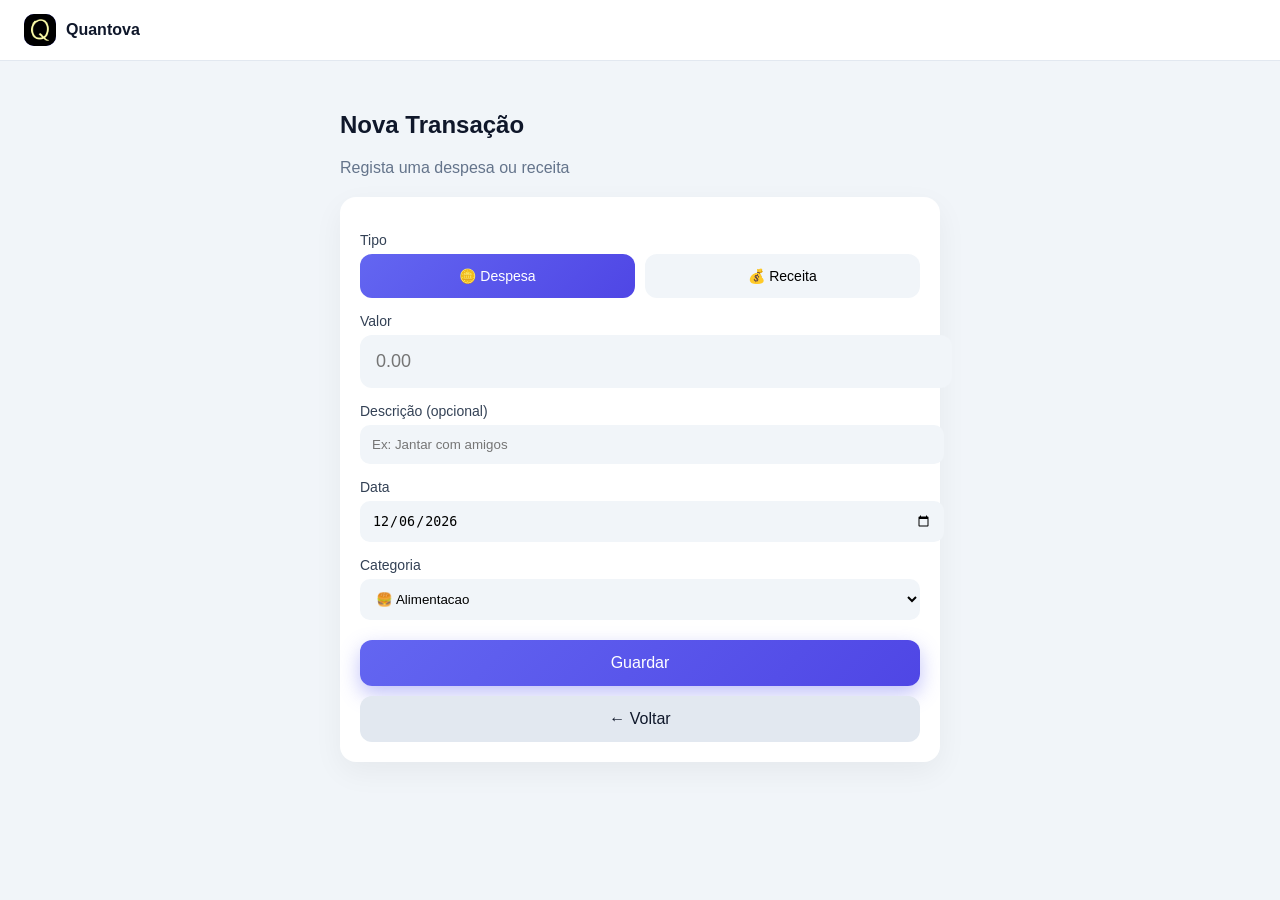
==== add.html @ 8f0d4614 "Updatae" ====
<!DOCTYPE html>
<html lang="pt">
<head>
  <link rel="apple-touch-icon" href="./apple-touch-icon.png">
  <link rel="icon" type="image/png" href="./favicon.ico">
  <meta charset="UTF-8" />
  <meta name="viewport" content="width=device-width, initial-scale=1.0" />
  <title>Nova Transação – Quantova</title>
  <link rel="manifest" href="./manifest.json" />
  <link rel="stylesheet" href="./style.css" />
</head>
<body class="add-body">
  <nav class="nav">
    <div class="nav-left">
      <img src="./apple-touch-icon.png" class="logo" style="border-radius:10px;width:32px;height:32px;object-fit:cover;" />
      <span class="brand">Quantova</span>
    </div>
  </nav>

  <div class="add-container">
    <h2>Nova Transação</h2>
    <p class="subtitle">Regista uma despesa ou receita</p>

    <div class="form-box">
      <form id="formAdd">

        <label>Tipo</label>
        <input type="hidden" id="tipo" value="despesa" />
        <div style="display:flex;gap:10px;margin-bottom:10px;">
          <button type="button" id="btnDespesa" class="cat-btn active"
            style="flex:1;flex-direction:row;justify-content:center;gap:8px;"
            onclick="setTipo('despesa')">🪙 Despesa</button>
          <button type="button" id="btnReceita" class="cat-btn"
            style="flex:1;flex-direction:row;justify-content:center;gap:8px;"
            onclick="setTipo('receita')">💰 Receita</button>
        </div>

        <label for="valor">Valor</label>
        <input type="number" id="valor" class="input-grande" placeholder="0.00" min="0.01" step="0.01" required />

        <label for="descricao">Descrição (opcional)</label>
        <input type="text" id="descricao" class="input-normal" placeholder="Ex: Jantar com amigos" />

        <label for="data">Data</label>
        <input type="date" id="data" class="input-normal" required />

        <label for="categoria">Categoria</label>
        <select id="categoria" class="input-normal" required style="cursor:pointer;"></select>

        <button type="submit" class="btn-submit">Guardar</button>
        <button type="button" class="btn-voltar" onclick="window.location.href='index.html'">← Voltar</button>

      </form>
    </div>
  </div>

  <script src="./db-local.js"></script>
  <script src="./settings.js"></script>
  <script src="./add.js"></script>
</body>
</html>
---- style.css ----
body {
  margin: 0;
  font-family: Inter, Arial, sans-serif;
  background: #f8fafc;
  color: #0f172a;
}

/* NAVBAR */
.nav {
  display: flex;
  justify-content: space-between;
  align-items: center;
  padding: 18px 24px;
  background: white;
  border-bottom: 1px solid #e2e8f0;
}

/* CONTAINER */
.container {
  max-width: 900px;
  margin: auto;
  padding: 20px;
}

/* CARDS */
.cards {
  display: flex;
  gap: 12px;
  margin-bottom: 20px;
}

.card {
  flex: 1;
  background: white;
  padding: 20px;
  border-radius: 16px;
  box-shadow: 0 6px 20px rgba(0,0,0,0.05);
  transition: 0.2s;
}

.card:hover {
  transform: translateY(-3px);
}

.card span {
  color: #64748b;
  font-size: 12px;
}

/* FILTRO DATA */
.filtros {
  display: flex;
  justify-content: center;
  margin-bottom: 20px;
}

.data-nav {
  display: flex;
  align-items: center;
  gap: 12px;
  background: white;
  padding: 10px 16px;
  border-radius: 12px;
  box-shadow: 0 5px 15px rgba(0,0,0,0.05);
}

.data-nav button {
  border: none;
  background: transparent;
  font-size: 18px;
  cursor: pointer;
  color: #64748b;
}

#dataAtual {
  font-weight: 500;
}

/* GRÁFICO */
.grafico {
  background: white;
  padding: 20px;
  border-radius: 16px;
  margin-bottom: 20px;
  height: 300px;
  box-shadow: 0 6px 20px rgba(0,0,0,0.05);
}

canvas {
  width: 100% !important;
  height: 100% !important;
}

/* CATEGORIAS */
.categorias-box {
  background: white;
  padding: 20px;
  border-radius: 16px;
  box-shadow: 0 6px 20px rgba(0,0,0,0.05);
}

.categoria-item {
  margin-bottom: 18px;
  padding: 14px;
  border-radius: 14px;
  transition: 0.2s;
}

.categoria-item:hover {
  background: #f1f5f9;
}

/* HEADER */
.categoria-header {
  display: flex;
  justify-content: space-between;
  align-items: center;
  margin-bottom: 8px;
}

/* ESQUERDA */
.cat-left {
  display: flex;
  align-items: center;
  gap: 10px;
  font-weight: 500;
}

/* ÍCONE */
.cat-icon {
  width: 32px;
  height: 32px;
  border-radius: 10px;
  background: #f1f5f9;
  display: flex;
  align-items: center;
  justify-content: center;
}

/* DIREITA */
.cat-right {
  font-weight: 600;
}

.percent {
  margin-left: 6px;
  color: #64748b;
  font-size: 12px;
}

/* BARRAS */
.barra {
  width: 100%;
  height: 8px;
  background: #e2e8f0;
  border-radius: 10px;
  overflow: hidden;
}

.barra-fill {
  height: 100%;
  border-radius: 10px;
  transition: 0.4s;
}

/* FAB BOTÃO (ADICIONAR) */
.fab {
  position: fixed;
  bottom: 25px;
  right: 25px;
  width: 60px;
  height: 60px;
  background: linear-gradient(135deg, #6366f1, #4f46e5);
  color: white;
  font-size: 28px;
  text-decoration: none;
  border-radius: 50%;
  display: flex;
  align-items: center;
  justify-content: center;
  box-shadow: 0 10px 30px rgba(99,102,241,0.4);
  transition: 0.2s;
}

.fab:hover {
  transform: scale(1.1);
}

/* ===== ADD PAGE ===== */

.add-body {
  background: #f1f5f9;
  color: #0f172a;
}

.add-container {
  max-width: 600px;
  margin: auto;
  padding: 30px 20px;
}

.subtitle {
  color: #64748b;
  margin-bottom: 20px;
}

.form-box {
  background: white;
  padding: 20px;
  border-radius: 16px;
  box-shadow: 0 10px 30px rgba(0,0,0,0.05);
}

label {
  display: block;
  margin-top: 15px;
  margin-bottom: 6px;
  font-size: 14px;
  color: #334155;
}

/* inputs */
.input-grande {
  width: 100%;
  padding: 16px;
  border-radius: 12px;
  border: none;
  background: #f1f5f9;
  font-size: 18px;
}

.input-normal {
  width: 100%;
  padding: 12px;
  border-radius: 10px;
  border: none;
  background: #f1f5f9;
}

/* categorias */
.grid-categorias {
  display: grid;
  grid-template-columns: repeat(4, 1fr);
  gap: 10px;
}

.cat-btn {
  background: #f1f5f9;
  border: none;
  border-radius: 12px;
  padding: 14px 8px;
  cursor: pointer;
  display: flex;
  flex-direction: column;
  align-items: center;
  gap: 5px;
  font-size: 14px;
  transition: 0.2s;
}

.cat-btn:hover {
  background: #e2e8f0;
}

.cat-btn.active {
  background: linear-gradient(135deg, #6366f1, #4f46e5);
  color: white;
}

/* botão */
.btn-submit {
  width: 100%;
  margin-top: 20px;
  padding: 14px;
  border-radius: 12px;
  border: none;
  background: linear-gradient(135deg, #6366f1, #4f46e5);
  color: white;
  font-size: 16px;
  cursor: pointer;
  box-shadow: 0 8px 20px rgba(99,102,241,0.4);
}

/* NAVBAR */
.nav {
  display: flex;
  justify-content: space-between;
  align-items: center;
  padding: 14px 24px;
  background: white;
  border-bottom: 1px solid #e2e8f0;
}

/* esquerda */
.nav-left {
  display: flex;
  align-items: center;
  gap: 10px;
}

.logo {
  width: 32px;
  height: 32px;
  background: #6366f1;
  color: white;
  display: flex;
  align-items: center;
  justify-content: center;
  border-radius: 10px;
  font-size: 16px;
}

.brand {
  font-weight: 600;
  font-size: 16px;
}

/* centro */
.nav-center {
  display: flex;
  gap: 10px;
}

.nav-btn {
  background: transparent;
  border: none;
  padding: 8px 14px;
  border-radius: 10px;
  cursor: pointer;
  color: #64748b;
  font-weight: 500;
  transition: 0.2s;
}

.nav-btn:hover {
  background: #f1f5f9;
}

.nav-btn.active {
  background: linear-gradient(135deg, #6366f1, #4f46e5);
  color: white;
}

/* direita */
.nav-right {
  font-size: 18px;
  cursor: pointer;
}

.nav-btn {
  text-decoration: none;
}

/* HEADER */
.header-historico {
  margin-bottom: 20px;
}

.header-historico p {
  color: #64748b;
  font-size: 14px;
}

/* CARD HISTÓRICO */
.hist-card {
  display: flex;
  justify-content: space-between;
  align-items: center;
  background: white;
  padding: 16px;
  border-radius: 16px;
  margin-bottom: 12px;
  box-shadow: 0 6px 20px rgba(0,0,0,0.05);
  transition: 0.2s;
}

.hist-card:hover {
  transform: translateY(-2px);
}

/* LEFT */
.hist-left {
  display: flex;
  align-items: center;
  gap: 14px;
}

.hist-icon {
  width: 42px;
  height: 42px;
  border-radius: 12px;
  background: #f1f5f9;
  display: flex;
  align-items: center;
  justify-content: center;
  font-size: 18px;
}

.hist-info {
  display: flex;
  flex-direction: column;
}

.hist-cat {
  font-weight: 600;
}

.hist-date {
  font-size: 12px;
  color: #64748b;
}

/* RIGHT */
.hist-right {
  display: flex;
  align-items: center;
  gap: 12px;
}

.hist-valor {
  font-weight: 600;
  font-size: 15px;
}

/* DELETE */
.delete-btn {
  border: none;
  background: #ef4444;
  color: white;
  border-radius: 8px;
  padding: 6px 10px;
  cursor: pointer;
  transition: 0.2s;
}

.delete-btn:hover {
  background: #dc2626;
}

.btn-voltar {
  width: 100%;
  margin-top: 10px;
  padding: 14px;
  border-radius: 12px;
  border: none;
  background: #e2e8f0;
  color: #0f172a;
  font-size: 16px;
  cursor: pointer;
  transition: 0.2s;
}

.btn-voltar:hover {
  background: #cbd5f5;
}
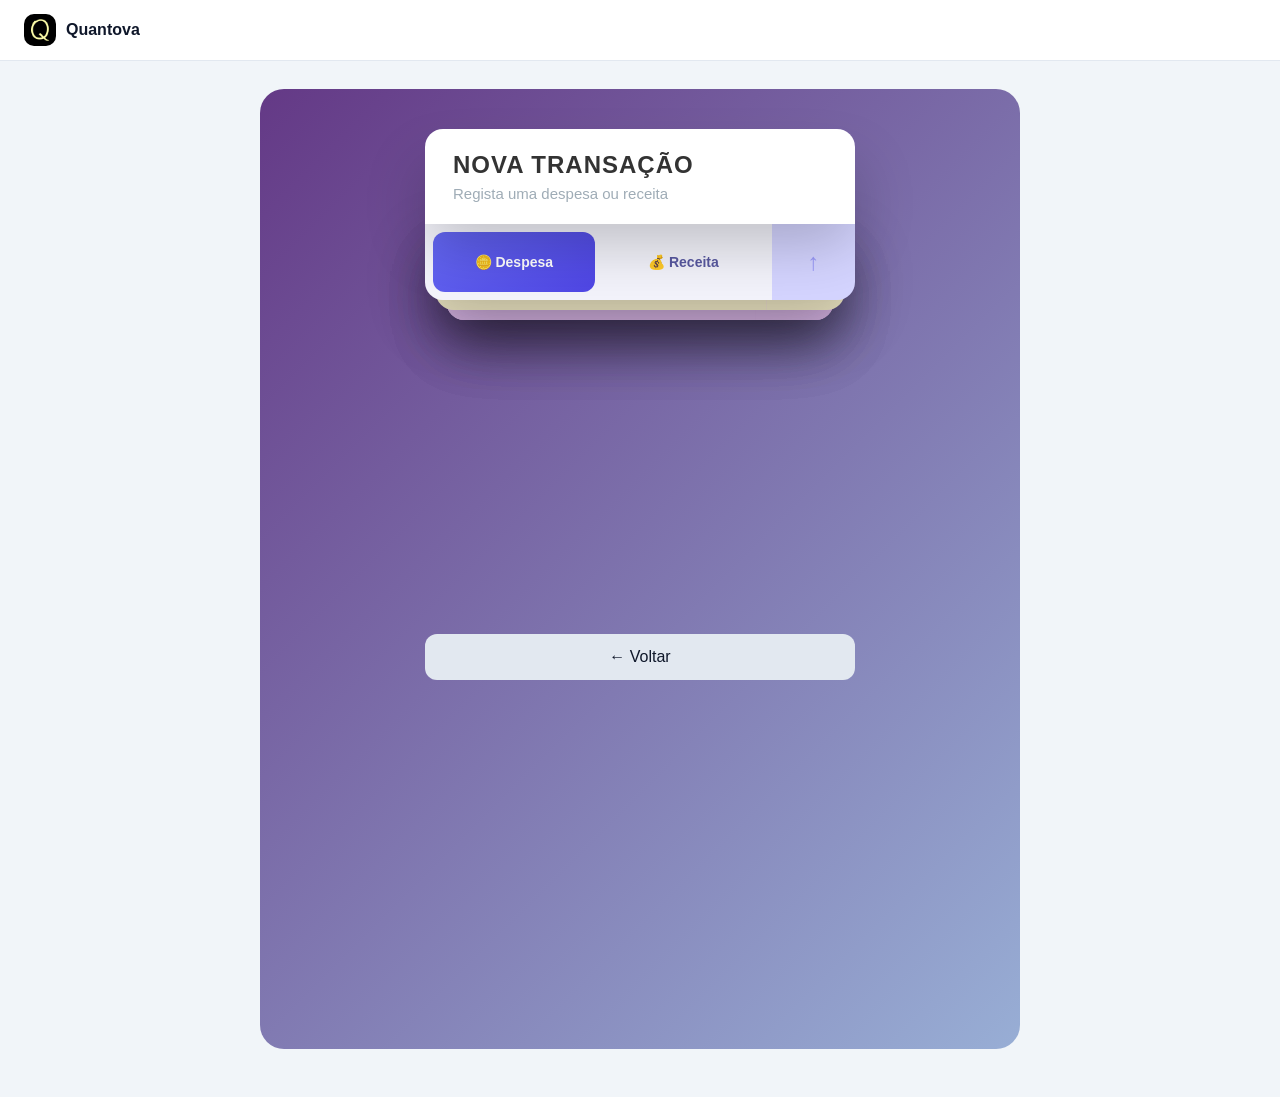
==== commit d65bf32e: "Add files via upload" ====
--- a/add.html
+++ b/add.html
@@ -1,61 +1,127 @@
-<!DOCTYPE html>
-<html lang="pt">
-<head>
-  <link rel="apple-touch-icon" href="./apple-touch-icon.png">
-  <link rel="icon" type="image/png" href="./favicon.ico">
-  <meta charset="UTF-8" />
-  <meta name="viewport" content="width=device-width, initial-scale=1.0" />
-  <title>Nova Transação – Quantova</title>
-  <link rel="manifest" href="./manifest.json" />
-  <link rel="stylesheet" href="./style.css" />
-</head>
-<body class="add-body">
-  <nav class="nav">
-    <div class="nav-left">
-      <img src="./apple-touch-icon.png" class="logo" style="border-radius:10px;width:32px;height:32px;object-fit:cover;" />
-      <span class="brand">Quantova</span>
-    </div>
-  </nav>
-
-  <div class="add-container">
-    <h2>Nova Transação</h2>
-    <p class="subtitle">Regista uma despesa ou receita</p>
-
-    <div class="form-box">
-      <form id="formAdd">
-
-        <label>Tipo</label>
-        <input type="hidden" id="tipo" value="despesa" />
-        <div style="display:flex;gap:10px;margin-bottom:10px;">
-          <button type="button" id="btnDespesa" class="cat-btn active"
-            style="flex:1;flex-direction:row;justify-content:center;gap:8px;"
-            onclick="setTipo('despesa')">🪙 Despesa</button>
-          <button type="button" id="btnReceita" class="cat-btn"
-            style="flex:1;flex-direction:row;justify-content:center;gap:8px;"
-            onclick="setTipo('receita')">💰 Receita</button>
-        </div>
-
-        <label for="valor">Valor</label>
-        <input type="number" id="valor" class="input-grande" placeholder="0.00" min="0.01" step="0.01" required />
-
-        <label for="descricao">Descrição (opcional)</label>
-        <input type="text" id="descricao" class="input-normal" placeholder="Ex: Jantar com amigos" />
-
-        <label for="data">Data</label>
-        <input type="date" id="data" class="input-normal" required />
-
-        <label for="categoria">Categoria</label>
-        <select id="categoria" class="input-normal" required style="cursor:pointer;"></select>
-
-        <button type="submit" class="btn-submit">Guardar</button>
-        <button type="button" class="btn-voltar" onclick="window.location.href='index.html'">← Voltar</button>
-
-      </form>
-    </div>
-  </div>
-
-  <script src="./db-local.js"></script>
-  <script src="./settings.js"></script>
-  <script src="./add.js"></script>
-</body>
+<!DOCTYPE html>
+<html lang="pt">
+<head>
+  <link rel="apple-touch-icon" href="./apple-touch-icon.png">
+  <link rel="icon" type="image/png" href="./favicon.ico">
+  <meta charset="UTF-8" />
+  <meta name="viewport" content="width=device-width, initial-scale=1.0" />
+  <title>Nova Transação – Quantova</title>
+  <link rel="manifest" href="./manifest.json" />
+  <link rel="stylesheet" href="./style.css" />
+</head>
+<body class="add-body">
+  <nav class="nav">
+    <div class="nav-left">
+      <img
+        src="./apple-touch-icon.png"
+        class="logo"
+        style="border-radius:10px;width:32px;height:32px;object-fit:cover;"
+        alt="Logo Quantova"
+      />
+      <span class="brand">Quantova</span>
+    </div>
+  </nav>
+
+  <div class="add-container">
+    <div class="tx-back">
+      <div class="transaction-form">
+        <header>
+          <h1>Nova Transação</h1>
+          <p>Regista uma despesa ou receita</p>
+        </header>
+
+        <form id="formAdd">
+          <div class="input-section tipo-section">
+            <input type="hidden" id="tipo" value="despesa" />
+
+            <div class="tipo-wrap">
+              <button type="button" id="btnDespesa" class="tipo-step-btn active">
+                🪙 Despesa
+              </button>
+
+              <button type="button" id="btnReceita" class="tipo-step-btn">
+                💰 Receita
+              </button>
+            </div>
+
+            <div class="animated-button">
+              <span class="icon-holder icon-tipo">🧾</span>
+              <button type="button" class="next-button next-tipo" aria-label="Avançar para valor">↑</button>
+            </div>
+          </div>
+
+          <div class="input-section valor-section folded">
+            <input
+              type="number"
+              id="valor"
+              class="valor"
+              placeholder="VALOR"
+              min="0.01"
+              step="0.01"
+              required
+            />
+
+            <div class="animated-button">
+              <span class="icon-holder icon-valor">€</span>
+              <button type="button" class="next-button next-valor" aria-label="Avançar para descrição">↑</button>
+            </div>
+          </div>
+
+          <div class="input-section descricao-section folded">
+            <input
+              type="text"
+              id="descricao"
+              class="descricao"
+              placeholder="DESCRIÇÃO (OPCIONAL)"
+            />
+
+            <div class="animated-button">
+              <span class="icon-holder icon-descricao">✎</span>
+              <button type="button" class="next-button next-descricao" aria-label="Avançar para data">↑</button>
+            </div>
+          </div>
+
+          <div class="input-section data-section folded">
+            <input
+              type="date"
+              id="data"
+              class="data-input"
+              required
+            />
+
+            <div class="animated-button">
+              <span class="icon-holder icon-data">📅</span>
+              <button type="button" class="next-button next-data" aria-label="Avançar para categoria">↑</button>
+            </div>
+          </div>
+
+          <div class="input-section categoria-section folded">
+            <select id="categoria" class="categoria-select" required></select>
+
+            <div class="animated-button">
+              <span class="icon-holder icon-categoria">🏷️</span>
+              <button type="submit" class="next-button next-submit" aria-label="Guardar transação">✓</button>
+            </div>
+          </div>
+
+          <div class="success">
+            <p>TRANSAÇÃO GUARDADA</p>
+          </div>
+        </form>
+
+        <button
+          type="button"
+          class="btn-voltar tx-voltar"
+          onclick="window.location.href='index.html'"
+        >
+          ← Voltar
+        </button>
+      </div>
+    </div>
+  </div>
+
+  <script src="./db-local.js"></script>
+  <script src="./settings.js"></script>
+  <script src="./add.js"></script>
+</body>
 </html>
--- a/style.css
+++ b/style.css
@@ -1,455 +1,636 @@
-body {
-  margin: 0;
-  font-family: Inter, Arial, sans-serif;
-  background: #f8fafc;
-  color: #0f172a;
-}
-
-/* NAVBAR */
-.nav {
-  display: flex;
-  justify-content: space-between;
-  align-items: center;
-  padding: 18px 24px;
-  background: white;
-  border-bottom: 1px solid #e2e8f0;
-}
-
-/* CONTAINER */
-.container {
-  max-width: 900px;
-  margin: auto;
-  padding: 20px;
-}
-
-/* CARDS */
-.cards {
-  display: flex;
-  gap: 12px;
-  margin-bottom: 20px;
-}
-
-.card {
-  flex: 1;
-  background: white;
-  padding: 20px;
-  border-radius: 16px;
-  box-shadow: 0 6px 20px rgba(0,0,0,0.05);
-  transition: 0.2s;
-}
-
-.card:hover {
-  transform: translateY(-3px);
-}
-
-.card span {
-  color: #64748b;
-  font-size: 12px;
-}
-
-/* FILTRO DATA */
-.filtros {
-  display: flex;
-  justify-content: center;
-  margin-bottom: 20px;
-}
-
-.data-nav {
-  display: flex;
-  align-items: center;
-  gap: 12px;
-  background: white;
-  padding: 10px 16px;
-  border-radius: 12px;
-  box-shadow: 0 5px 15px rgba(0,0,0,0.05);
-}
-
-.data-nav button {
-  border: none;
-  background: transparent;
-  font-size: 18px;
-  cursor: pointer;
-  color: #64748b;
-}
-
-#dataAtual {
-  font-weight: 500;
-}
-
-/* GRÁFICO */
-.grafico {
-  background: white;
-  padding: 20px;
-  border-radius: 16px;
-  margin-bottom: 20px;
-  height: 300px;
-  box-shadow: 0 6px 20px rgba(0,0,0,0.05);
-}
-
-canvas {
-  width: 100% !important;
-  height: 100% !important;
-}
-
-/* CATEGORIAS */
-.categorias-box {
-  background: white;
-  padding: 20px;
-  border-radius: 16px;
-  box-shadow: 0 6px 20px rgba(0,0,0,0.05);
-}
-
-.categoria-item {
-  margin-bottom: 18px;
-  padding: 14px;
-  border-radius: 14px;
-  transition: 0.2s;
-}
-
-.categoria-item:hover {
-  background: #f1f5f9;
-}
-
-/* HEADER */
-.categoria-header {
-  display: flex;
-  justify-content: space-between;
-  align-items: center;
-  margin-bottom: 8px;
-}
-
-/* ESQUERDA */
-.cat-left {
-  display: flex;
-  align-items: center;
-  gap: 10px;
-  font-weight: 500;
-}
-
-/* ÍCONE */
-.cat-icon {
-  width: 32px;
-  height: 32px;
-  border-radius: 10px;
-  background: #f1f5f9;
-  display: flex;
-  align-items: center;
-  justify-content: center;
-}
-
-/* DIREITA */
-.cat-right {
-  font-weight: 600;
-}
-
-.percent {
-  margin-left: 6px;
-  color: #64748b;
-  font-size: 12px;
-}
-
-/* BARRAS */
-.barra {
-  width: 100%;
-  height: 8px;
-  background: #e2e8f0;
-  border-radius: 10px;
-  overflow: hidden;
-}
-
-.barra-fill {
-  height: 100%;
-  border-radius: 10px;
-  transition: 0.4s;
-}
-
-/* FAB BOTÃO (ADICIONAR) */
-.fab {
-  position: fixed;
-  bottom: 25px;
-  right: 25px;
-  width: 60px;
-  height: 60px;
-  background: linear-gradient(135deg, #6366f1, #4f46e5);
-  color: white;
-  font-size: 28px;
-  text-decoration: none;
-  border-radius: 50%;
-  display: flex;
-  align-items: center;
-  justify-content: center;
-  box-shadow: 0 10px 30px rgba(99,102,241,0.4);
-  transition: 0.2s;
-}
-
-.fab:hover {
-  transform: scale(1.1);
-}
-
-/* ===== ADD PAGE ===== */
-
-.add-body {
-  background: #f1f5f9;
-  color: #0f172a;
-}
-
-.add-container {
-  max-width: 600px;
-  margin: auto;
-  padding: 30px 20px;
-}
-
-.subtitle {
-  color: #64748b;
-  margin-bottom: 20px;
-}
-
-.form-box {
-  background: white;
-  padding: 20px;
-  border-radius: 16px;
-  box-shadow: 0 10px 30px rgba(0,0,0,0.05);
-}
-
-label {
-  display: block;
-  margin-top: 15px;
-  margin-bottom: 6px;
-  font-size: 14px;
-  color: #334155;
-}
-
-/* inputs */
-.input-grande {
-  width: 100%;
-  padding: 16px;
-  border-radius: 12px;
-  border: none;
-  background: #f1f5f9;
-  font-size: 18px;
-}
-
-.input-normal {
-  width: 100%;
-  padding: 12px;
-  border-radius: 10px;
-  border: none;
-  background: #f1f5f9;
-}
-
-/* categorias */
-.grid-categorias {
-  display: grid;
-  grid-template-columns: repeat(4, 1fr);
-  gap: 10px;
-}
-
-.cat-btn {
-  background: #f1f5f9;
-  border: none;
-  border-radius: 12px;
-  padding: 14px 8px;
-  cursor: pointer;
-  display: flex;
-  flex-direction: column;
-  align-items: center;
-  gap: 5px;
-  font-size: 14px;
-  transition: 0.2s;
-}
-
-.cat-btn:hover {
-  background: #e2e8f0;
-}
-
-.cat-btn.active {
-  background: linear-gradient(135deg, #6366f1, #4f46e5);
-  color: white;
-}
-
-/* botão */
-.btn-submit {
-  width: 100%;
-  margin-top: 20px;
-  padding: 14px;
-  border-radius: 12px;
-  border: none;
-  background: linear-gradient(135deg, #6366f1, #4f46e5);
-  color: white;
-  font-size: 16px;
-  cursor: pointer;
-  box-shadow: 0 8px 20px rgba(99,102,241,0.4);
-}
-
-/* NAVBAR */
-.nav {
-  display: flex;
-  justify-content: space-between;
-  align-items: center;
-  padding: 14px 24px;
-  background: white;
-  border-bottom: 1px solid #e2e8f0;
-}
-
-/* esquerda */
-.nav-left {
-  display: flex;
-  align-items: center;
-  gap: 10px;
-}
-
-.logo {
-  width: 32px;
-  height: 32px;
-  background: #6366f1;
-  color: white;
-  display: flex;
-  align-items: center;
-  justify-content: center;
-  border-radius: 10px;
-  font-size: 16px;
-}
-
-.brand {
-  font-weight: 600;
-  font-size: 16px;
-}
-
-/* centro */
-.nav-center {
-  display: flex;
-  gap: 10px;
-}
-
-.nav-btn {
-  background: transparent;
-  border: none;
-  padding: 8px 14px;
-  border-radius: 10px;
-  cursor: pointer;
-  color: #64748b;
-  font-weight: 500;
-  transition: 0.2s;
-}
-
-.nav-btn:hover {
-  background: #f1f5f9;
-}
-
-.nav-btn.active {
-  background: linear-gradient(135deg, #6366f1, #4f46e5);
-  color: white;
-}
-
-/* direita */
-.nav-right {
-  font-size: 18px;
-  cursor: pointer;
-}
-
-.nav-btn {
-  text-decoration: none;
-}
-
-/* HEADER */
-.header-historico {
-  margin-bottom: 20px;
-}
-
-.header-historico p {
-  color: #64748b;
-  font-size: 14px;
-}
-
-/* CARD HISTÓRICO */
-.hist-card {
-  display: flex;
-  justify-content: space-between;
-  align-items: center;
-  background: white;
-  padding: 16px;
-  border-radius: 16px;
-  margin-bottom: 12px;
-  box-shadow: 0 6px 20px rgba(0,0,0,0.05);
-  transition: 0.2s;
-}
-
-.hist-card:hover {
-  transform: translateY(-2px);
-}
-
-/* LEFT */
-.hist-left {
-  display: flex;
-  align-items: center;
-  gap: 14px;
-}
-
-.hist-icon {
-  width: 42px;
-  height: 42px;
-  border-radius: 12px;
-  background: #f1f5f9;
-  display: flex;
-  align-items: center;
-  justify-content: center;
-  font-size: 18px;
-}
-
-.hist-info {
-  display: flex;
-  flex-direction: column;
-}
-
-.hist-cat {
-  font-weight: 600;
-}
-
-.hist-date {
-  font-size: 12px;
-  color: #64748b;
-}
-
-/* RIGHT */
-.hist-right {
-  display: flex;
-  align-items: center;
-  gap: 12px;
-}
-
-.hist-valor {
-  font-weight: 600;
-  font-size: 15px;
-}
-
-/* DELETE */
-.delete-btn {
-  border: none;
-  background: #ef4444;
-  color: white;
-  border-radius: 8px;
-  padding: 6px 10px;
-  cursor: pointer;
-  transition: 0.2s;
-}
-
-.delete-btn:hover {
-  background: #dc2626;
-}
-
-.btn-voltar {
-  width: 100%;
-  margin-top: 10px;
-  padding: 14px;
-  border-radius: 12px;
-  border: none;
-  background: #e2e8f0;
-  color: #0f172a;
-  font-size: 16px;
-  cursor: pointer;
-  transition: 0.2s;
-}
-
-.btn-voltar:hover {
-  background: #cbd5f5;
+/* ===== BASE ===== */
+body {
+  margin: 0;
+  font-family: Inter, Arial, sans-serif;
+  background: #f8fafc;
+  color: #0f172a;
+}
+
+/* ===== NAVBAR ===== */
+.nav {
+  display: flex;
+  justify-content: space-between;
+  align-items: center;
+  padding: 14px 24px;
+  background: white;
+  border-bottom: 1px solid #e2e8f0;
+}
+
+.nav-left {
+  display: flex;
+  align-items: center;
+  gap: 10px;
+}
+
+.logo {
+  width: 32px;
+  height: 32px;
+  border-radius: 10px;
+  object-fit: cover;
+}
+
+.brand {
+  font-weight: 600;
+  font-size: 16px;
+}
+
+.nav-center {
+  display: flex;
+  gap: 10px;
+}
+
+.nav-right {
+  font-size: 18px;
+  cursor: pointer;
+}
+
+.nav-btn {
+  background: transparent;
+  border: none;
+  padding: 8px 14px;
+  border-radius: 10px;
+  cursor: pointer;
+  color: #64748b;
+  font-weight: 500;
+  font-size: 14px;
+  transition: 0.2s;
+  text-decoration: none;
+  display: inline-flex;
+  align-items: center;
+}
+
+.nav-btn:hover {
+  background: #f1f5f9;
+}
+
+.nav-btn.active {
+  background: linear-gradient(135deg, #6366f1, #4f46e5);
+  color: white;
+}
+
+/* ===== CONTAINER ===== */
+.container {
+  max-width: 900px;
+  margin: auto;
+  padding: 20px;
+}
+
+/* ===== FILTRO DATA ===== */
+.filtros {
+  display: flex;
+  justify-content: center;
+  margin-bottom: 20px;
+}
+
+.data-nav {
+  display: flex;
+  align-items: center;
+  gap: 12px;
+  background: white;
+  padding: 10px 16px;
+  border-radius: 12px;
+  box-shadow: 0 5px 15px rgba(0,0,0,0.05);
+}
+
+.data-nav button {
+  border: none;
+  background: transparent;
+  font-size: 18px;
+  cursor: pointer;
+  color: #64748b;
+}
+
+#dataAtual {
+  font-weight: 500;
+}
+
+/* ===== CARDS ===== */
+.cards {
+  display: flex;
+  gap: 12px;
+  margin-bottom: 20px;
+  flex-wrap: wrap;
+}
+
+.card {
+  flex: 1;
+  min-width: 120px;
+  background: white;
+  padding: 20px;
+  border-radius: 16px;
+  box-shadow: 0 6px 20px rgba(0,0,0,0.05);
+  transition: 0.2s;
+}
+
+.card:hover {
+  transform: translateY(-3px);
+}
+
+.card span {
+  color: #64748b;
+  font-size: 12px;
+}
+
+/* ===== GRÁFICO ===== */
+.grafico {
+  background: white;
+  padding: 20px;
+  border-radius: 16px;
+  margin-bottom: 20px;
+  height: 300px;
+  box-shadow: 0 6px 20px rgba(0,0,0,0.05);
+}
+
+canvas {
+  width: 100% !important;
+  height: 100% !important;
+}
+
+/* ===== CATEGORIAS ===== */
+.categorias-box {
+  background: white;
+  padding: 20px;
+  border-radius: 16px;
+  box-shadow: 0 6px 20px rgba(0,0,0,0.05);
+  margin-bottom: 20px;
+}
+
+.categoria-item {
+  margin-bottom: 18px;
+  padding: 14px;
+  border-radius: 14px;
+  transition: 0.2s;
+}
+
+.categoria-item:hover {
+  background: #f1f5f9;
+}
+
+.categoria-header {
+  display: flex;
+  justify-content: space-between;
+  align-items: center;
+  margin-bottom: 8px;
+}
+
+.cat-left {
+  display: flex;
+  align-items: center;
+  gap: 10px;
+  font-weight: 500;
+}
+
+.cat-icon {
+  width: 32px;
+  height: 32px;
+  border-radius: 10px;
+  background: #f1f5f9;
+  display: flex;
+  align-items: center;
+  justify-content: center;
+}
+
+.cat-right {
+  font-weight: 600;
+}
+
+.percent {
+  margin-left: 6px;
+  color: #64748b;
+  font-size: 12px;
+}
+
+/* ===== BARRAS ===== */
+.barra {
+  width: 100%;
+  height: 8px;
+  background: #e2e8f0;
+  border-radius: 10px;
+  overflow: hidden;
+}
+
+.barra-fill {
+  height: 100%;
+  border-radius: 10px;
+  transition: 0.4s;
+}
+
+/* ===== FAB ===== */
+.fab {
+  position: fixed;
+  bottom: 28px;
+  right: 28px;
+  min-width: 60px;
+  min-height: 60px;
+  display: inline-flex;
+  font-family: 'Nunito', sans-serif;
+  font-size: 28px;
+  align-items: center;
+  justify-content: center;
+  font-weight: 700;
+  color: #313133;
+  background: linear-gradient(90deg, rgba(129,230,217,1) 0%, rgba(79,209,197,1) 100%);
+  border: none;
+  border-radius: 1000px;
+  box-shadow: 12px 12px 24px rgba(79,209,197,.64);
+  transition: all 0.3s ease-in-out 0s;
+  cursor: pointer;
+  text-decoration: none;
+  outline: none;
+  z-index: 100;
+}
+
+.fab::before {
+  content: '';
+  border-radius: 1000px;
+  min-width: calc(60px + 12px);
+  min-height: calc(60px + 12px);
+  border: 6px solid #00FFCB;
+  box-shadow: 0 0 60px rgba(0,255,203,.64);
+  position: absolute;
+  top: 50%;
+  left: 50%;
+  transform: translate(-50%, -50%);
+  opacity: 0;
+  transition: all .3s ease-in-out 0s;
+}
+
+.fab:hover,
+.fab:focus {
+  color: #313133;
+  transform: translateY(-6px);
+}
+
+.fab:hover::before,
+.fab:focus::before {
+  opacity: 1;
+}
+
+.fab::after {
+  content: '';
+  width: 30px;
+  height: 30px;
+  border-radius: 100%;
+  border: 6px solid #00FFCB;
+  position: absolute;
+  z-index: -1;
+  top: 50%;
+  left: 50%;
+  transform: translate(-50%, -50%);
+  animation: ring 1.5s infinite;
+}
+
+.fab:hover::after,
+.fab:focus::after {
+  animation: none;
+  display: none;
+}
+
+@keyframes ring {
+  0% {
+    width: 30px;
+    height: 30px;
+    opacity: 1;
+  }
+  100% {
+    width: 200px;
+    height: 200px;
+    opacity: 0;
+  }
+}
+
+/* ===== HISTÓRICO ===== */
+.header-historico {
+  margin-bottom: 20px;
+}
+
+.header-historico p {
+  color: #64748b;
+  font-size: 14px;
+}
+
+.hist-card {
+  display: flex;
+  justify-content: space-between;
+  align-items: center;
+  background: white;
+  padding: 16px;
+  border-radius: 16px;
+  margin-bottom: 12px;
+  box-shadow: 0 6px 20px rgba(0,0,0,0.05);
+  transition: 0.2s;
+}
+
+.hist-card:hover {
+  transform: translateY(-2px);
+}
+
+.hist-left {
+  display: flex;
+  align-items: center;
+  gap: 14px;
+}
+
+.hist-icon {
+  width: 42px;
+  height: 42px;
+  border-radius: 12px;
+  background: #f1f5f9;
+  display: flex;
+  align-items: center;
+  justify-content: center;
+  font-size: 18px;
+}
+
+.hist-info {
+  display: flex;
+  flex-direction: column;
+}
+
+.hist-cat {
+  font-weight: 600;
+}
+
+.hist-date {
+  font-size: 12px;
+  color: #64748b;
+}
+
+.hist-right {
+  display: flex;
+  align-items: center;
+  gap: 12px;
+}
+
+.hist-valor {
+  font-weight: 600;
+  font-size: 15px;
+}
+
+.delete-btn {
+  border: none;
+  background: #ef4444;
+  color: white;
+  border-radius: 8px;
+  padding: 6px 10px;
+  cursor: pointer;
+  transition: 0.2s;
+}
+
+.delete-btn:hover {
+  background: #dc2626;
+}
+
+/* ===== ADD PAGE ANIMADA ===== */
+.add-body {
+  background: #f1f5f9;
+  color: #0f172a;
+  min-height: 100vh;
+}
+
+.add-container {
+  max-width: 760px;
+  margin: 0 auto;
+  padding: 28px 20px 48px;
+}
+
+.tx-back {
+  min-height: calc(100vh - 120px);
+  background: linear-gradient(135deg, rgb(100, 57, 134), rgb(152, 174, 213));
+  border-radius: 24px;
+  padding: 40px 20px 140px;
+}
+
+.transaction-form {
+  width: 100%;
+  max-width: 430px;
+  margin: 0 auto;
+  position: relative;
+}
+
+.transaction-form header {
+  position: relative;
+  z-index: 4;
+  background: white;
+  padding: 22px 28px;
+  border-radius: 18px 18px 0 0;
+}
+
+.transaction-form header h1 {
+  margin: 0;
+  font-weight: 900;
+  letter-spacing: 1px;
+  color: #333;
+  font-size: 24px;
+  text-transform: uppercase;
+}
+
+.transaction-form header p {
+  margin: 6px 0 0;
+  color: rgb(159, 172, 182);
+  font-size: 15px;
+}
+
+.transaction-form form {
+  position: relative;
+  height: 390px;
+}
+
+.transaction-form .input-section,
+.transaction-form .success {
+  width: 100%;
+  position: absolute;
+  display: flex;
+  left: 50%;
+  transform: translateX(-50%);
+  height: 76px;
+  border-radius: 0 0 18px 18px;
+  overflow: hidden;
+  z-index: 2;
+  box-shadow: 0 20px 60px rgba(0,0,0,0.22);
+  transition: all 0.25s ease-in-out;
+}
+
+.transaction-form .input-section.folded {
+  width: 95%;
+  margin-top: 10px;
+  z-index: 1;
+}
+
+.transaction-form .input-section.folded input,
+.transaction-form .input-section.folded select,
+.transaction-form .input-section.folded .animated-button,
+.transaction-form .input-section.folded .tipo-wrap {
+  background: rgb(233, 226, 192);
+}
+
+.transaction-form .input-section.folded + .folded {
+  width: 90%;
+  margin-top: 20px;
+  z-index: 0;
+}
+
+.transaction-form .input-section.folded + .folded input,
+.transaction-form .input-section.folded + .folded select,
+.transaction-form .input-section.folded + .folded .animated-button,
+.transaction-form .input-section.folded + .folded .tipo-wrap {
+  background: rgb(225, 188, 239);
+}
+
+.transaction-form .input-section.fold-up {
+  margin-top: -76px;
+}
+
+.transaction-form input,
+.transaction-form select {
+  width: 80%;
+  border: 0;
+  margin: 0;
+  padding: 0 24px;
+  background: rgb(243, 243, 251);
+  color: rgb(106, 106, 186);
+  font-size: 15px;
+  font-family: Inter, Arial, sans-serif;
+}
+
+.transaction-form input:focus,
+.transaction-form select:focus {
+  outline: none;
+}
+
+.transaction-form input::placeholder {
+  color: rgb(143, 143, 214);
+  font-weight: 400;
+}
+
+.tipo-wrap {
+  width: 80%;
+  display: flex;
+  background: rgb(243, 243, 251);
+  padding: 8px;
+  gap: 8px;
+}
+
+.tipo-step-btn {
+  flex: 1;
+  border: 0;
+  border-radius: 12px;
+  background: transparent;
+  color: rgb(88, 88, 160);
+  font-weight: 700;
+  font-size: 14px;
+  cursor: pointer;
+  transition: all 0.2s ease;
+  font-family: Inter, Arial, sans-serif;
+}
+
+.tipo-step-btn.active {
+  background: linear-gradient(135deg, #6366f1, #4f46e5);
+  color: white;
+}
+
+.animated-button {
+  width: 20%;
+  min-width: 78px;
+  background: rgb(212, 212, 255);
+  display: flex;
+  align-items: center;
+  justify-content: center;
+  position: relative;
+}
+
+.icon-holder {
+  display: none;
+}
+
+.next-button {
+  width: 100%;
+  height: 76px;
+  border: 0;
+  background: transparent;
+  color: rgb(153, 153, 248);
+  font-size: 24px;
+  cursor: pointer;
+  font-family: Inter, Arial, sans-serif;
+  display: flex;
+  align-items: center;
+  justify-content: center;
+}
+
+.success {
+  align-items: center;
+  background: limegreen;
+  margin-top: -76px;
+}
+
+.success p {
+  color: white;
+  font-weight: 900;
+  letter-spacing: 2px;
+  font-size: 16px;
+  width: 100%;
+  text-align: center;
+}
+
+.tx-voltar {
+  width: 100%;
+  margin-top: 20px;
+  padding: 14px;
+  border-radius: 12px;
+  border: none;
+  background: #e2e8f0;
+  color: #0f172a;
+  font-size: 16px;
+  font-weight: 500;
+  cursor: pointer;
+  transition: 0.2s;
+  font-family: Inter, Arial, sans-serif;
+}
+
+.tx-voltar:hover {
+  background: #cbd5e1;
+}
+
+/* ===== RESPONSIVO ===== */
+@media (max-width: 640px) {
+  .cards {
+    flex-wrap: wrap;
+  }
+
+  .card {
+    min-width: calc(50% - 6px);
+  }
+
+  .add-container {
+    padding: 20px 14px 36px;
+  }
+
+  .tx-back {
+    border-radius: 0;
+    padding: 20px 10px 120px;
+  }
+
+  .transaction-form {
+    max-width: 100%;
+  }
+
+  .transaction-form header {
+    padding: 18px 18px;
+  }
+
+  .transaction-form header h1 {
+    font-size: 20px;
+  }
+
+  .transaction-form form {
+    height: 420px;
+  }
+
+  .transaction-form input,
+  .transaction-form select,
+  .tipo-wrap {
+    font-size: 14px;
+    padding-left: 16px;
+    padding-right: 16px;
+  }
 }
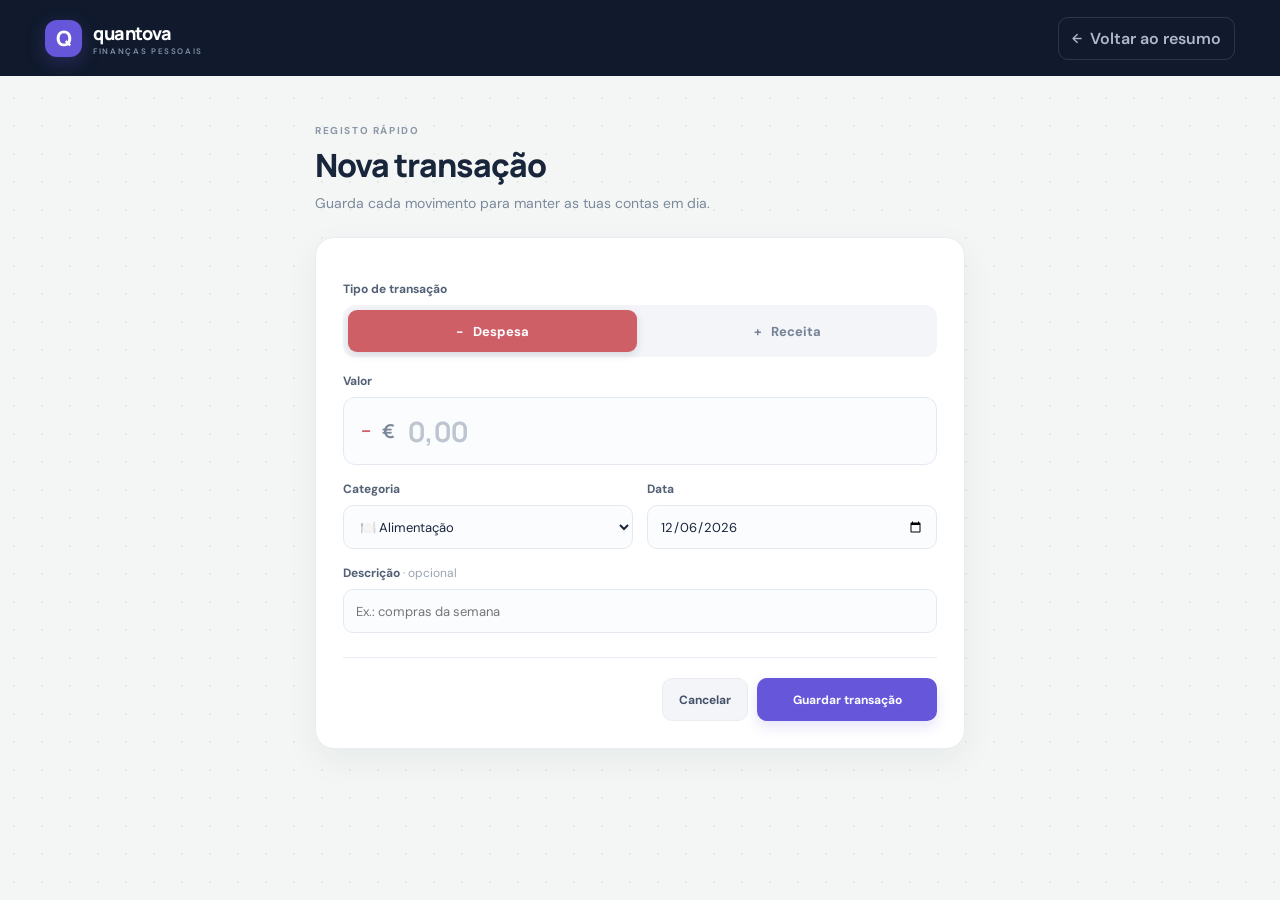
==== commit 982c1adf: "Improve Quantova usability and interface" ====
--- a/add.html
+++ b/add.html
@@ -1,127 +1,10 @@
-<!DOCTYPE html>
-<html lang="pt">
-<head>
-  <link rel="apple-touch-icon" href="./apple-touch-icon.png">
-  <link rel="icon" type="image/png" href="./favicon.ico">
-  <meta charset="UTF-8" />
-  <meta name="viewport" content="width=device-width, initial-scale=1.0" />
-  <title>Nova Transação – Quantova</title>
-  <link rel="manifest" href="./manifest.json" />
-  <link rel="stylesheet" href="./style.css" />
-</head>
-<body class="add-body">
-  <nav class="nav">
-    <div class="nav-left">
-      <img
-        src="./apple-touch-icon.png"
-        class="logo"
-        style="border-radius:10px;width:32px;height:32px;object-fit:cover;"
-        alt="Logo Quantova"
-      />
-      <span class="brand">Quantova</span>
-    </div>
-  </nav>
-
-  <div class="add-container">
-    <div class="tx-back">
-      <div class="transaction-form">
-        <header>
-          <h1>Nova Transação</h1>
-          <p>Regista uma despesa ou receita</p>
-        </header>
-
-        <form id="formAdd">
-          <div class="input-section tipo-section">
-            <input type="hidden" id="tipo" value="despesa" />
-
-            <div class="tipo-wrap">
-              <button type="button" id="btnDespesa" class="tipo-step-btn active">
-                🪙 Despesa
-              </button>
-
-              <button type="button" id="btnReceita" class="tipo-step-btn">
-                💰 Receita
-              </button>
-            </div>
-
-            <div class="animated-button">
-              <span class="icon-holder icon-tipo">🧾</span>
-              <button type="button" class="next-button next-tipo" aria-label="Avançar para valor">↑</button>
-            </div>
-          </div>
-
-          <div class="input-section valor-section folded">
-            <input
-              type="number"
-              id="valor"
-              class="valor"
-              placeholder="VALOR"
-              min="0.01"
-              step="0.01"
-              required
-            />
-
-            <div class="animated-button">
-              <span class="icon-holder icon-valor">€</span>
-              <button type="button" class="next-button next-valor" aria-label="Avançar para descrição">↑</button>
-            </div>
-          </div>
-
-          <div class="input-section descricao-section folded">
-            <input
-              type="text"
-              id="descricao"
-              class="descricao"
-              placeholder="DESCRIÇÃO (OPCIONAL)"
-            />
-
-            <div class="animated-button">
-              <span class="icon-holder icon-descricao">✎</span>
-              <button type="button" class="next-button next-descricao" aria-label="Avançar para data">↑</button>
-            </div>
-          </div>
-
-          <div class="input-section data-section folded">
-            <input
-              type="date"
-              id="data"
-              class="data-input"
-              required
-            />
-
-            <div class="animated-button">
-              <span class="icon-holder icon-data">📅</span>
-              <button type="button" class="next-button next-data" aria-label="Avançar para categoria">↑</button>
-            </div>
-          </div>
-
-          <div class="input-section categoria-section folded">
-            <select id="categoria" class="categoria-select" required></select>
-
-            <div class="animated-button">
-              <span class="icon-holder icon-categoria">🏷️</span>
-              <button type="submit" class="next-button next-submit" aria-label="Guardar transação">✓</button>
-            </div>
-          </div>
-
-          <div class="success">
-            <p>TRANSAÇÃO GUARDADA</p>
-          </div>
-        </form>
-
-        <button
-          type="button"
-          class="btn-voltar tx-voltar"
-          onclick="window.location.href='index.html'"
-        >
-          ← Voltar
-        </button>
-      </div>
-    </div>
-  </div>
-
-  <script src="./db-local.js"></script>
-  <script src="./settings.js"></script>
-  <script src="./add.js"></script>
-</body>
-</html>+<!doctype html>
+<html lang="pt-PT"><head><meta charset="UTF-8"><meta name="viewport" content="width=device-width, initial-scale=1, viewport-fit=cover"><meta name="theme-color" content="#101a2c"><title>Nova transação · Quantova</title><link rel="apple-touch-icon" href="./apple-touch-icon.png"><link rel="manifest" href="./manifest.json"><link rel="stylesheet" href="./style.css"></head>
+<body><header class="topbar"><a class="brand" href="./index.html"><span class="brand-mark">Q</span><span>quantova<small>FINANÇAS PESSOAIS</small></span></a><a class="nav-link back-link" href="./index.html">← <span>Voltar ao resumo</span></a></header>
+<main class="form-shell"><div class="form-intro"><p class="eyebrow">REGISTO RÁPIDO</p><h1 id="formTitle">Nova transação</h1><p class="muted">Guarda cada movimento para manter as tuas contas em dia.</p></div>
+<section class="form-panel"><form id="formAdd"><label class="field-label">Tipo de transação</label><input type="hidden" id="tipo" value="despesa"><div class="segmented"><button type="button" id="btnDespesa" class="segment active expense-active" aria-pressed="true" onclick="setTipo('despesa')"><span>−</span> Despesa</button><button type="button" id="btnReceita" class="segment" aria-pressed="false" onclick="setTipo('receita')"><span>+</span> Receita</button></div>
+<label for="valor" class="field-label">Valor</label><div class="amount-wrap"><span id="amountSign" class="amount-sign expense-sign" aria-hidden="true">−</span><span id="currencyPrefix">€</span><input type="number" id="valor" inputmode="decimal" class="amount-input" placeholder="0,00" min="0.01" step="0.01" required></div>
+<div class="form-row"><div><label for="categoria" class="field-label">Categoria</label><select id="categoria" class="field" required></select></div><div><label for="data" class="field-label">Data</label><input type="date" id="data" class="field" required></div></div>
+<label for="descricao" class="field-label">Descrição <span class="optional">· opcional</span></label><input type="text" id="descricao" class="field" maxlength="120" placeholder="Ex.: compras da semana">
+<p id="formError" class="form-error" role="alert" hidden></p><div class="form-actions"><button type="button" class="button button-soft" onclick="window.location.href='historico.html'">Cancelar</button><button type="submit" class="button button-primary" id="submitButton">Guardar transação</button></div></form></section></main>
+<script src="./db-local.js"></script><script src="./settings.js"></script><script src="./add.js"></script></body></html>
--- a/style.css
+++ b/style.css
@@ -1,636 +1,12 @@
-/* ===== BASE ===== */
-body {
-  margin: 0;
-  font-family: Inter, Arial, sans-serif;
-  background: #f8fafc;
-  color: #0f172a;
-}
-
-/* ===== NAVBAR ===== */
-.nav {
-  display: flex;
-  justify-content: space-between;
-  align-items: center;
-  padding: 14px 24px;
-  background: white;
-  border-bottom: 1px solid #e2e8f0;
-}
-
-.nav-left {
-  display: flex;
-  align-items: center;
-  gap: 10px;
-}
-
-.logo {
-  width: 32px;
-  height: 32px;
-  border-radius: 10px;
-  object-fit: cover;
-}
-
-.brand {
-  font-weight: 600;
-  font-size: 16px;
-}
-
-.nav-center {
-  display: flex;
-  gap: 10px;
-}
-
-.nav-right {
-  font-size: 18px;
-  cursor: pointer;
-}
-
-.nav-btn {
-  background: transparent;
-  border: none;
-  padding: 8px 14px;
-  border-radius: 10px;
-  cursor: pointer;
-  color: #64748b;
-  font-weight: 500;
-  font-size: 14px;
-  transition: 0.2s;
-  text-decoration: none;
-  display: inline-flex;
-  align-items: center;
-}
-
-.nav-btn:hover {
-  background: #f1f5f9;
-}
-
-.nav-btn.active {
-  background: linear-gradient(135deg, #6366f1, #4f46e5);
-  color: white;
-}
-
-/* ===== CONTAINER ===== */
-.container {
-  max-width: 900px;
-  margin: auto;
-  padding: 20px;
-}
-
-/* ===== FILTRO DATA ===== */
-.filtros {
-  display: flex;
-  justify-content: center;
-  margin-bottom: 20px;
-}
-
-.data-nav {
-  display: flex;
-  align-items: center;
-  gap: 12px;
-  background: white;
-  padding: 10px 16px;
-  border-radius: 12px;
-  box-shadow: 0 5px 15px rgba(0,0,0,0.05);
-}
-
-.data-nav button {
-  border: none;
-  background: transparent;
-  font-size: 18px;
-  cursor: pointer;
-  color: #64748b;
-}
-
-#dataAtual {
-  font-weight: 500;
-}
-
-/* ===== CARDS ===== */
-.cards {
-  display: flex;
-  gap: 12px;
-  margin-bottom: 20px;
-  flex-wrap: wrap;
-}
-
-.card {
-  flex: 1;
-  min-width: 120px;
-  background: white;
-  padding: 20px;
-  border-radius: 16px;
-  box-shadow: 0 6px 20px rgba(0,0,0,0.05);
-  transition: 0.2s;
-}
-
-.card:hover {
-  transform: translateY(-3px);
-}
-
-.card span {
-  color: #64748b;
-  font-size: 12px;
-}
-
-/* ===== GRÁFICO ===== */
-.grafico {
-  background: white;
-  padding: 20px;
-  border-radius: 16px;
-  margin-bottom: 20px;
-  height: 300px;
-  box-shadow: 0 6px 20px rgba(0,0,0,0.05);
-}
-
-canvas {
-  width: 100% !important;
-  height: 100% !important;
-}
-
-/* ===== CATEGORIAS ===== */
-.categorias-box {
-  background: white;
-  padding: 20px;
-  border-radius: 16px;
-  box-shadow: 0 6px 20px rgba(0,0,0,0.05);
-  margin-bottom: 20px;
-}
-
-.categoria-item {
-  margin-bottom: 18px;
-  padding: 14px;
-  border-radius: 14px;
-  transition: 0.2s;
-}
-
-.categoria-item:hover {
-  background: #f1f5f9;
-}
-
-.categoria-header {
-  display: flex;
-  justify-content: space-between;
-  align-items: center;
-  margin-bottom: 8px;
-}
-
-.cat-left {
-  display: flex;
-  align-items: center;
-  gap: 10px;
-  font-weight: 500;
-}
-
-.cat-icon {
-  width: 32px;
-  height: 32px;
-  border-radius: 10px;
-  background: #f1f5f9;
-  display: flex;
-  align-items: center;
-  justify-content: center;
-}
-
-.cat-right {
-  font-weight: 600;
-}
-
-.percent {
-  margin-left: 6px;
-  color: #64748b;
-  font-size: 12px;
-}
-
-/* ===== BARRAS ===== */
-.barra {
-  width: 100%;
-  height: 8px;
-  background: #e2e8f0;
-  border-radius: 10px;
-  overflow: hidden;
-}
-
-.barra-fill {
-  height: 100%;
-  border-radius: 10px;
-  transition: 0.4s;
-}
-
-/* ===== FAB ===== */
-.fab {
-  position: fixed;
-  bottom: 28px;
-  right: 28px;
-  min-width: 60px;
-  min-height: 60px;
-  display: inline-flex;
-  font-family: 'Nunito', sans-serif;
-  font-size: 28px;
-  align-items: center;
-  justify-content: center;
-  font-weight: 700;
-  color: #313133;
-  background: linear-gradient(90deg, rgba(129,230,217,1) 0%, rgba(79,209,197,1) 100%);
-  border: none;
-  border-radius: 1000px;
-  box-shadow: 12px 12px 24px rgba(79,209,197,.64);
-  transition: all 0.3s ease-in-out 0s;
-  cursor: pointer;
-  text-decoration: none;
-  outline: none;
-  z-index: 100;
-}
-
-.fab::before {
-  content: '';
-  border-radius: 1000px;
-  min-width: calc(60px + 12px);
-  min-height: calc(60px + 12px);
-  border: 6px solid #00FFCB;
-  box-shadow: 0 0 60px rgba(0,255,203,.64);
-  position: absolute;
-  top: 50%;
-  left: 50%;
-  transform: translate(-50%, -50%);
-  opacity: 0;
-  transition: all .3s ease-in-out 0s;
-}
-
-.fab:hover,
-.fab:focus {
-  color: #313133;
-  transform: translateY(-6px);
-}
-
-.fab:hover::before,
-.fab:focus::before {
-  opacity: 1;
-}
-
-.fab::after {
-  content: '';
-  width: 30px;
-  height: 30px;
-  border-radius: 100%;
-  border: 6px solid #00FFCB;
-  position: absolute;
-  z-index: -1;
-  top: 50%;
-  left: 50%;
-  transform: translate(-50%, -50%);
-  animation: ring 1.5s infinite;
-}
-
-.fab:hover::after,
-.fab:focus::after {
-  animation: none;
-  display: none;
-}
-
-@keyframes ring {
-  0% {
-    width: 30px;
-    height: 30px;
-    opacity: 1;
-  }
-  100% {
-    width: 200px;
-    height: 200px;
-    opacity: 0;
-  }
-}
-
-/* ===== HISTÓRICO ===== */
-.header-historico {
-  margin-bottom: 20px;
-}
-
-.header-historico p {
-  color: #64748b;
-  font-size: 14px;
-}
-
-.hist-card {
-  display: flex;
-  justify-content: space-between;
-  align-items: center;
-  background: white;
-  padding: 16px;
-  border-radius: 16px;
-  margin-bottom: 12px;
-  box-shadow: 0 6px 20px rgba(0,0,0,0.05);
-  transition: 0.2s;
-}
-
-.hist-card:hover {
-  transform: translateY(-2px);
-}
-
-.hist-left {
-  display: flex;
-  align-items: center;
-  gap: 14px;
-}
-
-.hist-icon {
-  width: 42px;
-  height: 42px;
-  border-radius: 12px;
-  background: #f1f5f9;
-  display: flex;
-  align-items: center;
-  justify-content: center;
-  font-size: 18px;
-}
-
-.hist-info {
-  display: flex;
-  flex-direction: column;
-}
-
-.hist-cat {
-  font-weight: 600;
-}
-
-.hist-date {
-  font-size: 12px;
-  color: #64748b;
-}
-
-.hist-right {
-  display: flex;
-  align-items: center;
-  gap: 12px;
-}
-
-.hist-valor {
-  font-weight: 600;
-  font-size: 15px;
-}
-
-.delete-btn {
-  border: none;
-  background: #ef4444;
-  color: white;
-  border-radius: 8px;
-  padding: 6px 10px;
-  cursor: pointer;
-  transition: 0.2s;
-}
-
-.delete-btn:hover {
-  background: #dc2626;
-}
-
-/* ===== ADD PAGE ANIMADA ===== */
-.add-body {
-  background: #f1f5f9;
-  color: #0f172a;
-  min-height: 100vh;
-}
-
-.add-container {
-  max-width: 760px;
-  margin: 0 auto;
-  padding: 28px 20px 48px;
-}
-
-.tx-back {
-  min-height: calc(100vh - 120px);
-  background: linear-gradient(135deg, rgb(100, 57, 134), rgb(152, 174, 213));
-  border-radius: 24px;
-  padding: 40px 20px 140px;
-}
-
-.transaction-form {
-  width: 100%;
-  max-width: 430px;
-  margin: 0 auto;
-  position: relative;
-}
-
-.transaction-form header {
-  position: relative;
-  z-index: 4;
-  background: white;
-  padding: 22px 28px;
-  border-radius: 18px 18px 0 0;
-}
-
-.transaction-form header h1 {
-  margin: 0;
-  font-weight: 900;
-  letter-spacing: 1px;
-  color: #333;
-  font-size: 24px;
-  text-transform: uppercase;
-}
-
-.transaction-form header p {
-  margin: 6px 0 0;
-  color: rgb(159, 172, 182);
-  font-size: 15px;
-}
-
-.transaction-form form {
-  position: relative;
-  height: 390px;
-}
-
-.transaction-form .input-section,
-.transaction-form .success {
-  width: 100%;
-  position: absolute;
-  display: flex;
-  left: 50%;
-  transform: translateX(-50%);
-  height: 76px;
-  border-radius: 0 0 18px 18px;
-  overflow: hidden;
-  z-index: 2;
-  box-shadow: 0 20px 60px rgba(0,0,0,0.22);
-  transition: all 0.25s ease-in-out;
-}
-
-.transaction-form .input-section.folded {
-  width: 95%;
-  margin-top: 10px;
-  z-index: 1;
-}
-
-.transaction-form .input-section.folded input,
-.transaction-form .input-section.folded select,
-.transaction-form .input-section.folded .animated-button,
-.transaction-form .input-section.folded .tipo-wrap {
-  background: rgb(233, 226, 192);
-}
-
-.transaction-form .input-section.folded + .folded {
-  width: 90%;
-  margin-top: 20px;
-  z-index: 0;
-}
-
-.transaction-form .input-section.folded + .folded input,
-.transaction-form .input-section.folded + .folded select,
-.transaction-form .input-section.folded + .folded .animated-button,
-.transaction-form .input-section.folded + .folded .tipo-wrap {
-  background: rgb(225, 188, 239);
-}
-
-.transaction-form .input-section.fold-up {
-  margin-top: -76px;
-}
-
-.transaction-form input,
-.transaction-form select {
-  width: 80%;
-  border: 0;
-  margin: 0;
-  padding: 0 24px;
-  background: rgb(243, 243, 251);
-  color: rgb(106, 106, 186);
-  font-size: 15px;
-  font-family: Inter, Arial, sans-serif;
-}
-
-.transaction-form input:focus,
-.transaction-form select:focus {
-  outline: none;
-}
-
-.transaction-form input::placeholder {
-  color: rgb(143, 143, 214);
-  font-weight: 400;
-}
-
-.tipo-wrap {
-  width: 80%;
-  display: flex;
-  background: rgb(243, 243, 251);
-  padding: 8px;
-  gap: 8px;
-}
-
-.tipo-step-btn {
-  flex: 1;
-  border: 0;
-  border-radius: 12px;
-  background: transparent;
-  color: rgb(88, 88, 160);
-  font-weight: 700;
-  font-size: 14px;
-  cursor: pointer;
-  transition: all 0.2s ease;
-  font-family: Inter, Arial, sans-serif;
-}
-
-.tipo-step-btn.active {
-  background: linear-gradient(135deg, #6366f1, #4f46e5);
-  color: white;
-}
-
-.animated-button {
-  width: 20%;
-  min-width: 78px;
-  background: rgb(212, 212, 255);
-  display: flex;
-  align-items: center;
-  justify-content: center;
-  position: relative;
-}
-
-.icon-holder {
-  display: none;
-}
-
-.next-button {
-  width: 100%;
-  height: 76px;
-  border: 0;
-  background: transparent;
-  color: rgb(153, 153, 248);
-  font-size: 24px;
-  cursor: pointer;
-  font-family: Inter, Arial, sans-serif;
-  display: flex;
-  align-items: center;
-  justify-content: center;
-}
-
-.success {
-  align-items: center;
-  background: limegreen;
-  margin-top: -76px;
-}
-
-.success p {
-  color: white;
-  font-weight: 900;
-  letter-spacing: 2px;
-  font-size: 16px;
-  width: 100%;
-  text-align: center;
-}
-
-.tx-voltar {
-  width: 100%;
-  margin-top: 20px;
-  padding: 14px;
-  border-radius: 12px;
-  border: none;
-  background: #e2e8f0;
-  color: #0f172a;
-  font-size: 16px;
-  font-weight: 500;
-  cursor: pointer;
-  transition: 0.2s;
-  font-family: Inter, Arial, sans-serif;
-}
-
-.tx-voltar:hover {
-  background: #cbd5e1;
-}
-
-/* ===== RESPONSIVO ===== */
-@media (max-width: 640px) {
-  .cards {
-    flex-wrap: wrap;
-  }
-
-  .card {
-    min-width: calc(50% - 6px);
-  }
-
-  .add-container {
-    padding: 20px 14px 36px;
-  }
-
-  .tx-back {
-    border-radius: 0;
-    padding: 20px 10px 120px;
-  }
-
-  .transaction-form {
-    max-width: 100%;
-  }
-
-  .transaction-form header {
-    padding: 18px 18px;
-  }
-
-  .transaction-form header h1 {
-    font-size: 20px;
-  }
-
-  .transaction-form form {
-    height: 420px;
-  }
-
-  .transaction-form input,
-  .transaction-form select,
-  .tipo-wrap {
-    font-size: 14px;
-    padding-left: 16px;
-    padding-right: 16px;
-  }
-}+@import url('https://fonts.googleapis.com/css2?family=DM+Sans:wght@400;500;600;700&family=Manrope:wght@400;500;600;700;800&display=swap');
+:root{--ink:#18253b;--muted:#7c899c;--line:#e8edf3;--surface:#fff;--canvas:#f3f6f4;--navy:#101a2c;--accent:#6656d9;--accent-dark:#5042bd;--green:#218b67;--red:#cf5f67;--shadow:0 12px 35px rgba(25,42,69,.055);font-family:'DM Sans',Arial,sans-serif;color:var(--ink);background:var(--canvas)}*{box-sizing:border-box}body{margin:0;min-height:100vh;background-color:var(--canvas);background-image:url("data:image/svg+xml,%3Csvg xmlns='http://www.w3.org/2000/svg' width='28' height='28' viewBox='0 0 28 28'%3E%3Ccircle cx='14' cy='14' r='1' fill='%23dfe8e2'/%3E%3C/svg%3E");background-repeat:repeat;background-attachment:fixed}button,input,select{font:inherit}button,a{-webkit-tap-highlight-color:transparent}button{cursor:pointer}.topbar{height:76px;padding:0 max(28px,calc((100vw - 1190px)/2));display:flex;align-items:center;justify-content:space-between;background:var(--navy);color:#fff}.brand{display:flex;align-items:center;gap:11px;color:#fff;text-decoration:none;font-family:Manrope,sans-serif;font-weight:800;font-size:18px;letter-spacing:-.5px}.brand small{display:block;color:#8190a7;font:600 8px 'DM Sans',sans-serif;letter-spacing:1.65px;margin-top:1px}.brand-mark{width:37px;height:37px;display:grid;place-items:center;border-radius:12px;background:#6656d9;color:white;font-size:21px;box-shadow:0 5px 18px #5749b45c}.main-nav{display:flex;gap:7px;padding:5px;border:1px solid #ffffff17;border-radius:13px;background:#ffffff08}.nav-link{display:flex;align-items:center;gap:8px;color:#aeb9c9;text-decoration:none;font-size:13px;font-weight:600;padding:10px 15px;border-radius:9px;transition:.2s}.nav-link span{font-size:16px}.nav-link:hover{color:#fff;background:#ffffff12}.nav-link.active{color:#fff;background:#ffffff17}.icon-btn{width:40px;height:40px;border:1px solid #ffffff20;border-radius:12px;background:#ffffff0a;color:#d7deea;font-size:17px}.icon-btn:hover{background:#ffffff18}.page-shell{width:min(1190px,calc(100% - 56px));margin:0 auto;padding:42px 0 100px}.page-heading{display:flex;justify-content:space-between;align-items:flex-end;gap:20px;margin-bottom:27px}.eyebrow{font-size:10px;letter-spacing:1.6px;font-weight:700;color:#8b96a7;margin:0 0 10px}.page-heading h1,.form-intro h1{font:800 32px/1.15 Manrope,sans-serif;letter-spacing:-1px;margin:0;color:var(--ink)}.muted{color:var(--muted);margin:8px 0 0;font-size:14px}.month-switch{display:flex;align-items:center;gap:15px;background:#fff;border:1px solid var(--line);padding:7px;border-radius:12px;box-shadow:0 3px 10px #17294a08}.month-switch strong{min-width:130px;text-align:center;text-transform:capitalize;font:700 13px Manrope,sans-serif}.month-switch button{width:33px;height:33px;border:0;border-radius:9px;background:#f4f5fa;color:#606b7c;font-size:17px}.month-switch button:hover{background:#eeecff;color:var(--accent)}.month-switch button:disabled{opacity:.35;cursor:default}.summary-grid{display:grid;grid-template-columns:1.35fr 1fr 1fr 1fr;gap:14px;margin-bottom:20px}.summary-card{position:relative;overflow:hidden;min-height:139px;padding:21px 22px;border:1px solid var(--line);border-radius:17px;background:var(--surface);box-shadow:var(--shadow);display:flex;flex-direction:column;align-items:flex-start;justify-content:center;gap:8px}.summary-card>strong{font:800 24px Manrope,sans-serif;letter-spacing:-.8px;white-space:nowrap;font-variant-numeric:tabular-nums}.summary-label{display:flex;align-items:center;gap:8px;color:#758195;font-size:12px;font-weight:600}.card-note{font-size:11px;color:#9aa4b3}.balance-card{border:0;background:#182640;color:white;box-shadow:0 12px 28px #15233a20}.balance-card .summary-label,.balance-card .card-note{color:#a9b5c8}.balance-card>strong{font-size:28px;color:white}.balance-card>strong.negative{color:#ffaaa5}.balance-orb{position:absolute;width:130px;height:130px;right:-45px;top:-45px;border-radius:50%;border:1px solid #ffffff12;box-shadow:0 0 0 18px #ffffff06,0 0 0 38px #ffffff04}.dot{width:8px;height:8px;border-radius:50%;background:#d47b7d}.dot.income{background:#61ae8d}.content-grid{display:grid;grid-template-columns:1.2fr .8fr;gap:18px}.panel{background:#fff;border:1px solid var(--line);border-radius:17px;box-shadow:var(--shadow);padding:23px}.chart-panel{grid-row:span 2;min-height:377px}.panel-heading{display:flex;justify-content:space-between;align-items:center;gap:12px;margin-bottom:22px}.panel-heading .eyebrow{margin-bottom:6px}.panel-heading h2,.modal-card h2{font:700 16px Manrope,sans-serif;margin:0;letter-spacing:-.3px}.panel-unit{font-size:10px;font-weight:700;color:#8b96a7;background:#f4f6f9;border-radius:7px;padding:6px 9px}.chart{display:flex;gap:11px;height:270px;padding-top:4px}.chart-y{display:flex;flex-direction:column;justify-content:space-between;padding-bottom:19px;color:#9aa4b3;font-size:9px;white-space:nowrap}.chart-plot{position:relative;flex:1;min-width:0;background-color:#fff}.chart-bars{position:absolute;inset:0 0 -1px;display:flex;align-items:stretch;justify-content:space-between;gap:2px}.chart-column{position:relative;display:flex;flex:1;min-width:2px;align-items:flex-end;justify-content:center}.bar-track{position:relative;width:min(62%,14px);height:calc(100% - 20px);display:flex;align-items:flex-end}.bar-track i{display:block;width:100%;min-height:0;background:#776ae1;border-radius:4px 4px 2px 2px;transition:height .3s}.chart-column:not(.future):hover .bar-track i{background:#4d40bb}.chart-column.future .bar-track i{opacity:.38}.chart-column small{position:absolute;bottom:0;height:14px;color:#929daf;font-size:8px}.bar-value{position:absolute;bottom:calc(21px + 100%);display:none;background:#18253b;color:white;font-size:9px;padding:4px 6px;border-radius:5px;white-space:nowrap;z-index:2}.chart-column:hover .bar-value{display:block}.category-row{display:flex;align-items:center;gap:11px;margin:0 0 17px}.category-row:last-child{margin-bottom:0}.category-icon{width:34px;height:34px;flex:0 0 34px;display:grid;place-items:center;border-radius:11px;background:color-mix(in srgb,var(--category-color),white 89%);font-size:16px}.category-main{flex:1;min-width:0}.category-top{display:flex;align-items:center;justify-content:space-between;gap:8px;margin-bottom:7px;font-size:12px}.category-top>span{font-weight:600;white-space:nowrap;overflow:hidden;text-overflow:ellipsis}.category-top strong{font-size:11px;white-space:nowrap;font-variant-numeric:tabular-nums}.category-track{height:5px;border-radius:5px;background:#eff1f5;overflow:hidden}.category-track i{height:100%;display:block;background:var(--category-color);border-radius:inherit}.category-percent{min-width:30px;text-align:right;color:#929daf;font-size:10px}.empty-state{display:flex;align-items:center;justify-content:center;gap:10px;text-align:center;padding:20px 10px;color:#929daf;font-size:12px}.empty-state>span{font-size:19px;color:#a5aec0}.empty-state p{margin:0}.income-panel{grid-column:2}.text-link,.text-button{color:var(--accent);font-size:11px;font-weight:700;text-decoration:none;white-space:nowrap}.text-link:hover,.text-button:hover{color:var(--accent-dark)}.fab{position:fixed;right:max(27px,calc((100vw - 1190px)/2));bottom:26px;z-index:8;height:53px;padding:0 20px 0 15px;display:flex;align-items:center;gap:9px;border-radius:16px;background:#6253cf;box-shadow:0 10px 28px #6153cc5c;color:#fff;text-decoration:none;font-size:13px;font-weight:700;transition:.2s}.fab:hover{transform:translateY(-2px);box-shadow:0 14px 30px #6153cc70}.fab>span:first-child{font-size:21px;font-weight:400}.modal-backdrop{position:fixed;inset:0;z-index:20;background:#111d31a8;display:grid;place-items:center;padding:18px;backdrop-filter:blur(4px)}.modal-backdrop[hidden]{display:none}.modal-card{position:relative;width:min(440px,100%);max-height:min(90vh,780px);overflow:auto;background:#fff;border-radius:19px;padding:27px;box-shadow:0 24px 80px #0913254d}.modal-close{position:absolute;right:19px;top:17px;border:0;background:#f1f3f7;color:#667185;border-radius:9px;width:32px;height:32px;font-size:20px}.modal-card h2{font-size:22px;margin-bottom:22px}.modal-card>label,.field-label{display:block;font-size:12px;font-weight:700;color:#536075;margin:16px 0 8px}.field{width:100%;height:44px;border:1px solid #e4e9f0;border-radius:10px;background:#fbfcfe;padding:0 12px;color:var(--ink);outline:none;font-size:13px}.field:focus,.search-field:focus-within{border-color:#9a90eb;box-shadow:0 0 0 3px #786be814}.button{min-height:43px;padding:0 16px;border-radius:10px;border:1px solid transparent;font-size:12px;font-weight:700;display:inline-flex;align-items:center;justify-content:center;text-decoration:none;transition:.16s}.button-primary{background:var(--accent);color:#fff;box-shadow:0 6px 13px #6556d929}.button-primary:hover{background:var(--accent-dark);transform:translateY(-1px)}.button-soft{background:#f3f5f8;border-color:#e9edf2;color:#445168}.button-soft:hover{background:#e9edf4}.button-danger{background:#fff0f0;color:#c24c56;border-color:#f5d8d9}.button-danger:hover{background:#ffe4e5}.full{width:100%;margin-top:12px}.settings-section{border-top:1px solid var(--line);margin-top:23px;padding-top:19px}.settings-section h3{font:700 13px Manrope,sans-serif;margin:0}.small{font-size:12px;line-height:1.55}.button-row{display:flex;gap:9px;margin-top:13px}.button-row .button{flex:1}.danger-section{margin-top:19px}.form-shell{width:min(650px,calc(100% - 36px));margin:0 auto;padding:48px 0 70px}.form-intro{margin:0 0 23px}.form-intro .muted{max-width:460px;line-height:1.6}.form-panel{background:#fff;border:1px solid var(--line);border-radius:19px;padding:27px;box-shadow:var(--shadow)}.segmented{display:grid;grid-template-columns:1fr 1fr;gap:7px;background:#f3f5f8;padding:5px;border-radius:12px}.segment{height:42px;border:0;border-radius:9px;background:transparent;color:#768195;font-weight:700;font-size:13px}.segment span{margin-right:6px}.segment.active{color:#fff;box-shadow:0 3px 8px #14223920}.segment.active.expense-active{background:#cf5f67}.segment.active.income-active{background:#218b67}.amount-sign{font:800 22px Manrope,sans-serif}.expense-sign,.expense-total{color:#cf5f67}.income-sign,.income-total{color:#218b67}.amount-wrap{height:68px;display:flex;align-items:center;gap:11px;border:1px solid #e4e9f0;border-radius:12px;background:#fbfcfe;padding:0 17px}.amount-wrap>span{font:700 19px Manrope,sans-serif;color:#7c8799}.amount-input{width:100%;border:0;background:transparent;outline:0;font:700 28px Manrope,sans-serif;color:var(--ink);font-variant-numeric:tabular-nums}.amount-input::placeholder{color:#bdc5d0}.form-row{display:grid;grid-template-columns:1fr 1fr;gap:14px}.form-row .field{cursor:pointer}.optional{font-weight:400;color:#9aa4b3}.form-actions{display:flex;justify-content:flex-end;gap:9px;margin-top:24px;padding-top:20px;border-top:1px solid var(--line)}.form-actions .button-primary{min-width:180px}.form-error{padding:10px 12px;border-radius:9px;background:#fff0f0;color:#b3444d;font-size:12px}.back-link{border:1px solid #ffffff20;border-radius:10px;padding:10px 13px}.history-panel{padding:20px 22px}.history-tools{display:grid;grid-template-columns:minmax(200px,1fr) 180px 200px;gap:9px}.search-field{display:flex;align-items:center;gap:9px;height:44px;padding:0 13px;border:1px solid #e4e9f0;border-radius:10px;background:#fbfcfe;transition:.15s}.search-field>span{font-size:22px;color:#8994a6}.search-field input{min-width:0;width:100%;border:0;outline:0;background:transparent;color:var(--ink);font-size:12px}.search-field input::placeholder{color:#9aa4b3}.filter-select{height:44px}.history-dates{display:flex;align-items:center;gap:10px;margin-top:14px}.history-dates label{display:flex;align-items:center;gap:7px;color:#8792a3;font-size:11px;font-weight:600}.date-filter{width:145px;height:36px;font-size:11px}.text-button{border:0;background:transparent;margin-left:auto}.history-summary{display:flex;justify-content:space-between;align-items:center;border-top:1px solid var(--line);margin-top:18px;padding:16px 1px 8px;color:#8b96a7;font-size:11px}.history-summary span:last-child{color:#59667a;font-weight:700}.transaction-row{min-height:70px;display:flex;align-items:center;gap:13px;border-top:1px solid #f0f2f6;padding:11px 3px}.transaction-icon{width:39px;height:39px;flex:0 0 39px;display:grid;place-items:center;border-radius:12px;background:#f2f4f8;font-size:17px}.transaction-detail{flex:1;min-width:0;display:flex;flex-direction:column;gap:4px}.transaction-detail strong{font-size:12px;overflow:hidden;text-overflow:ellipsis;white-space:nowrap}.transaction-detail span{color:#929daf;font-size:10px}.transaction-amount{white-space:nowrap;font:700 12px Manrope,sans-serif;font-variant-numeric:tabular-nums}.income-text{color:var(--green)}.expense-text{color:#cf5f67}.transaction-actions{display:flex;gap:4px;margin-left:7px}.row-action{width:31px;height:31px;display:grid;place-items:center;border:0;border-radius:8px;background:transparent;color:#8590a2;text-decoration:none;font-size:17px}.row-action:hover{background:#f0effd;color:var(--accent)}.delete-action:hover{background:#fff0f0;color:#c24c56}.history-empty{flex-direction:column;padding:42px 12px}.history-empty p{max-width:360px;line-height:1.6}.history-empty .button{margin-top:4px}.desktop-add{margin-bottom:3px}.mobile-fab{display:none}
+.expense-donut{display:grid;grid-template-columns:minmax(180px,220px) minmax(0,1fr);align-items:center;justify-content:center;gap:clamp(22px,4vw,42px);padding:9px 7px 3px}.donut-ring{width:min(100%,220px);aspect-ratio:1;border-radius:50%;display:grid;place-items:center;position:relative;justify-self:center}.donut-ring:before{content:"";position:absolute;inset:18%;border-radius:50%;background:#fff}.donut-center{position:relative;z-index:1;display:flex;flex-direction:column;align-items:center;gap:5px;text-align:center}.donut-center span{font-size:10px;color:#8994a6;font-weight:600}.donut-center strong{font:800 19px Manrope,sans-serif;letter-spacing:-.5px;color:var(--ink)}.donut-center small{font-size:10px;color:#98a2b1}.donut-legend{display:flex;flex-direction:column;gap:0}.legend-row{min-height:41px;display:grid;grid-template-columns:8px minmax(70px,1fr) 35px auto;align-items:center;gap:9px;border-bottom:1px solid #f0f2f6;font-size:11px}.legend-row:last-child{border-bottom:0}.legend-row>i{width:8px;height:8px;border-radius:50%}.legend-name{font-weight:600;color:#586579;overflow:hidden;text-overflow:ellipsis;white-space:nowrap}.legend-percent{color:#929daf;text-align:right;font-size:10px}.legend-row>strong{font-size:10px;white-space:nowrap;font-variant-numeric:tabular-nums}
+.category-highlight{max-width:100%;overflow:hidden;text-overflow:ellipsis;font-size:17px!important;letter-spacing:-.45px!important}.summary-card .category-highlight+.card-note{font-size:10px}
+.month-picker{width:150px;height:34px;border:0;border-radius:8px;padding:0 6px;background:transparent;text-align:center;color:var(--ink);font:700 13px Manrope,sans-serif;cursor:pointer;outline:none}.month-picker:hover,.month-picker:focus{background:#f4f5fa}.month-picker::-webkit-calendar-picker-indicator{opacity:.55;cursor:pointer}
+.month-switch .month-pick-button{width:auto;min-width:184px;height:47px;display:flex;align-items:center;gap:10px;padding:5px 10px 5px 6px;border:1px solid #e8eaf1;border-radius:12px;background:#fff;color:var(--ink);text-align:left;box-shadow:0 2px 7px #17294a08;transition:border-color .16s,background .16s,box-shadow .16s}.month-switch .month-pick-button:hover{background:#fcfbff;border-color:#d8d3f5;box-shadow:0 4px 12px #5749b410}.month-switch .month-pick-button:focus-visible{outline:3px solid #7669e833;outline-offset:2px}.calendar-icon{width:34px;height:34px;flex:0 0 34px;display:grid;place-items:center;border-radius:9px;background:#f0efff;color:#6253cf}.calendar-icon svg{width:18px;height:18px;fill:none;stroke:currentColor;stroke-width:1.7;stroke-linecap:round;stroke-linejoin:round}.month-button-text{display:flex;min-width:0;flex:1;flex-direction:column;gap:2px}.month-button-text small{color:#919aad;font-size:8px;line-height:1;letter-spacing:1.15px;font-weight:700}.month-button-text strong{min-width:0;overflow:hidden;text-overflow:ellipsis;white-space:nowrap;text-align:left;text-transform:capitalize;color:#26334a;font:700 13px Manrope,sans-serif}.month-chevron{width:15px;height:15px;flex:0 0 15px;fill:none;stroke:#8993a3;stroke-width:1.8;stroke-linecap:round;stroke-linejoin:round}.month-picker-hidden{position:fixed;left:50%;top:50%;z-index:-1;width:1px;height:1px;padding:0;border:0;opacity:.001;pointer-events:none}
+@media(max-width:600px){.month-picker{flex:1;width:auto;min-width:0}}
+@media(max-width:900px){.summary-grid{grid-template-columns:repeat(2,1fr)}.balance-card{grid-column:span 2}.content-grid{grid-template-columns:1fr}.income-panel{grid-column:auto}.topbar{padding:0 22px}.page-shell{width:calc(100% - 44px)}}
+@media(max-width:600px){.topbar{height:65px;padding:0 16px}.brand{font-size:16px}.brand-mark{width:34px;height:34px}.brand small{font-size:7px}.main-nav{gap:0;padding:3px}.nav-link{padding:8px 10px;font-size:11px;gap:5px}.nav-link span{font-size:14px}.icon-btn{width:36px;height:36px}.page-shell{width:calc(100% - 30px);padding:29px 0 95px}.page-heading{align-items:flex-start;flex-direction:column;margin-bottom:20px;gap:16px}.page-heading h1,.form-intro h1{font-size:27px}.page-heading>.month-switch{align-self:stretch;justify-content:space-between}.month-switch{width:100%}.month-switch strong{flex:1}.summary-grid{gap:9px;margin-bottom:13px}.summary-card{min-height:113px;padding:15px 13px;border-radius:14px;gap:7px}.summary-card>strong{font-size:19px;letter-spacing:-.6px}.balance-card>strong{font-size:23px}.summary-label{font-size:11px}.card-note{font-size:9px}.panel{padding:17px 14px;border-radius:15px}.content-grid{gap:13px}.panel-heading{margin-bottom:17px}.panel-heading h2{font-size:14px}.expense-donut{grid-template-columns:1fr;gap:14px;padding:4px 0}.donut-ring{width:178px}.donut-legend{width:100%}.legend-row{min-height:38px}.category-row{gap:8px;margin-bottom:15px}.category-icon{width:31px;height:31px;flex-basis:31px}.category-top{font-size:11px}.category-top strong{font-size:10px}.category-percent{font-size:9px;min-width:25px}.fab{right:16px;bottom:max(17px,env(safe-area-inset-bottom));height:49px;padding:0 17px 0 13px;border-radius:15px}.form-shell{width:calc(100% - 30px);padding:32px 0 50px}.form-panel{padding:19px 16px;border-radius:16px}.form-row{grid-template-columns:1fr;gap:0}.form-actions .button-primary{flex:1;min-width:0}.form-actions .button-soft{padding:0 13px}.history-panel{padding:14px 12px}.history-tools{grid-template-columns:1fr 1fr}.search-field{grid-column:span 2}.history-dates{align-items:flex-start;flex-wrap:wrap;gap:8px}.history-dates label{flex:1;display:flex;flex-direction:column;align-items:stretch;gap:5px}.date-filter{width:100%;padding:0 8px}.text-button{margin:0 0 0 auto;align-self:flex-end;height:36px}.transaction-row{gap:8px;min-height:65px}.transaction-icon{width:34px;height:34px;flex-basis:34px;border-radius:10px;font-size:15px}.transaction-detail strong{font-size:11px}.transaction-detail span{font-size:9px}.transaction-amount{font-size:10px}.transaction-actions{gap:0;margin-left:0}.row-action{width:27px;height:30px}.desktop-add{display:none}.mobile-fab{display:flex}.modal-card{padding:24px 19px}.button-row{flex-direction:column}}
+@media(max-width:390px){.brand small{display:none}.nav-link{padding:8px 7px}.summary-card{padding:13px 10px}.summary-card>strong{font-size:17px}.summary-card>.category-highlight{font-size:14px!important}.balance-card>strong{font-size:21px}.transaction-actions{flex-direction:column}.transaction-row{gap:7px}.transaction-amount{font-size:9px}}
+
+.amount-wrap .expense-sign{color:#cf5f67}.amount-wrap .income-sign{color:#218b67}
